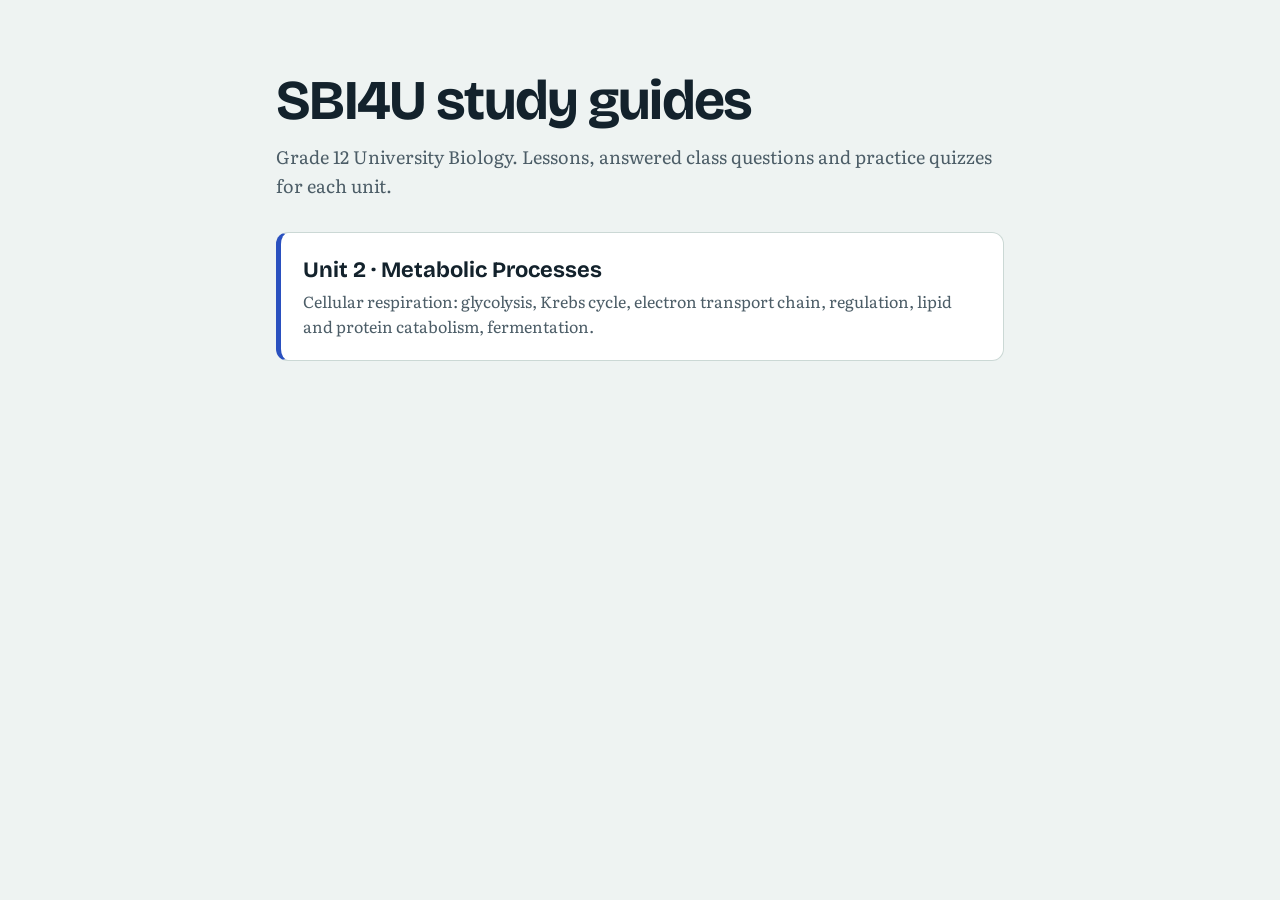
==== docs/index.html @ 9d087eb6 "Add SBI4U Unit 2 Metabolic Processes study site (shell) Co-Authored-By: Claude Opus 5.5 <noreply@ant" ====
<!doctype html>
<html lang="en">
<head>
<meta charset="utf-8">
<meta name="viewport" content="width=device-width, initial-scale=1">
<title>SBI4U Study Guides</title>
<meta name="color-scheme" content="light dark">
<link rel="preconnect" href="https://fonts.googleapis.com">
<link rel="preconnect" href="https://fonts.gstatic.com" crossorigin>
<link href="https://fonts.googleapis.com/css2?family=Bricolage+Grotesque:opsz,wght@12..96,500;12..96,700;12..96,800&family=Literata:opsz,wght@7..72,400&display=swap" rel="stylesheet">
<style>
:root { --bg:#eef3f2; --surface:#fff; --ink:#13222c; --ink-2:#4c5d67; --line:#cbd8d5; --accent:#2a50bf; }
@media (prefers-color-scheme: dark) { :root { --bg:#0d1620; --surface:#132130; --ink:#e2e9ef; --ink-2:#9bacb9; --line:#26384b; --accent:#8aa6ff; } }
* { box-sizing: border-box; }
body { margin:0; background:var(--bg); color:var(--ink); font-family:"Literata",Georgia,serif; line-height:1.6; }
main { max-width:760px; margin:0 auto; padding:72px 16px; }
h1 { font-family:"Bricolage Grotesque",system-ui,sans-serif; font-size:clamp(36px,6vw,56px); letter-spacing:-.03em; line-height:1.05; margin:0 0 12px; }
p { color:var(--ink-2); font-size:18px; margin:0 0 32px; }
a.unit { display:block; text-decoration:none; color:var(--ink); background:var(--surface); border:1px solid var(--line); border-left:5px solid var(--accent); border-radius:12px; padding:20px 22px; margin-bottom:12px; }
a.unit:hover { border-color:var(--ink-2); border-left-color:var(--accent); }
a.unit b { font-family:"Bricolage Grotesque",system-ui,sans-serif; font-size:22px; display:block; }
a.unit span { color:var(--ink-2); font-size:16px; }
a:focus-visible { outline:3px solid var(--accent); outline-offset:2px; }
</style>
</head>
<body>
<main>
  <h1>SBI4U study guides</h1>
  <p>Grade 12 University Biology. Lessons, answered class questions and practice quizzes for each unit.</p>
  <a class="unit" href="metabolism/"><b>Unit 2 · Metabolic Processes</b><span>Cellular respiration: glycolysis, Krebs cycle, electron transport chain, regulation, lipid and protein catabolism, fermentation.</span></a>
</main>
</body>
</html>
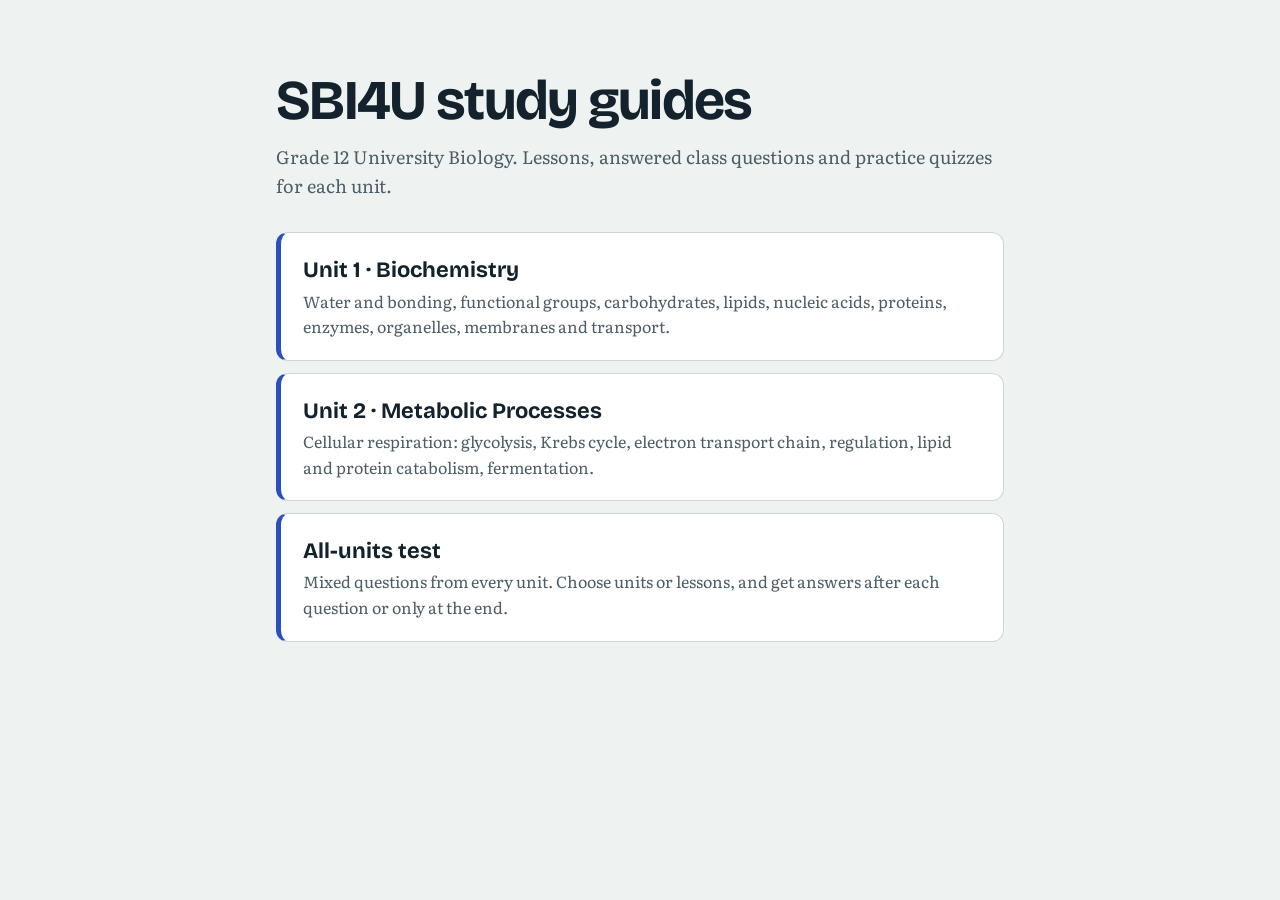
==== commit 0cb1db82: "Shared engine for multiple units; continuous lesson pages with page-flip; Unit 1 shell; all-units te" ====
--- a/docs/index.html
+++ b/docs/index.html
@@ -27,7 +27,9 @@
 <main>
   <h1>SBI4U study guides</h1>
   <p>Grade 12 University Biology. Lessons, answered class questions and practice quizzes for each unit.</p>
+  <a class="unit" href="biochem/"><b>Unit 1 · Biochemistry</b><span>Water and bonding, functional groups, carbohydrates, lipids, nucleic acids, proteins, enzymes, organelles, membranes and transport.</span></a>
   <a class="unit" href="metabolism/"><b>Unit 2 · Metabolic Processes</b><span>Cellular respiration: glycolysis, Krebs cycle, electron transport chain, regulation, lipid and protein catabolism, fermentation.</span></a>
+  <a class="unit test" href="test/"><b>All-units test</b><span>Mixed questions from every unit. Choose units or lessons, and get answers after each question or only at the end.</span></a>
 </main>
 </body>
 </html>
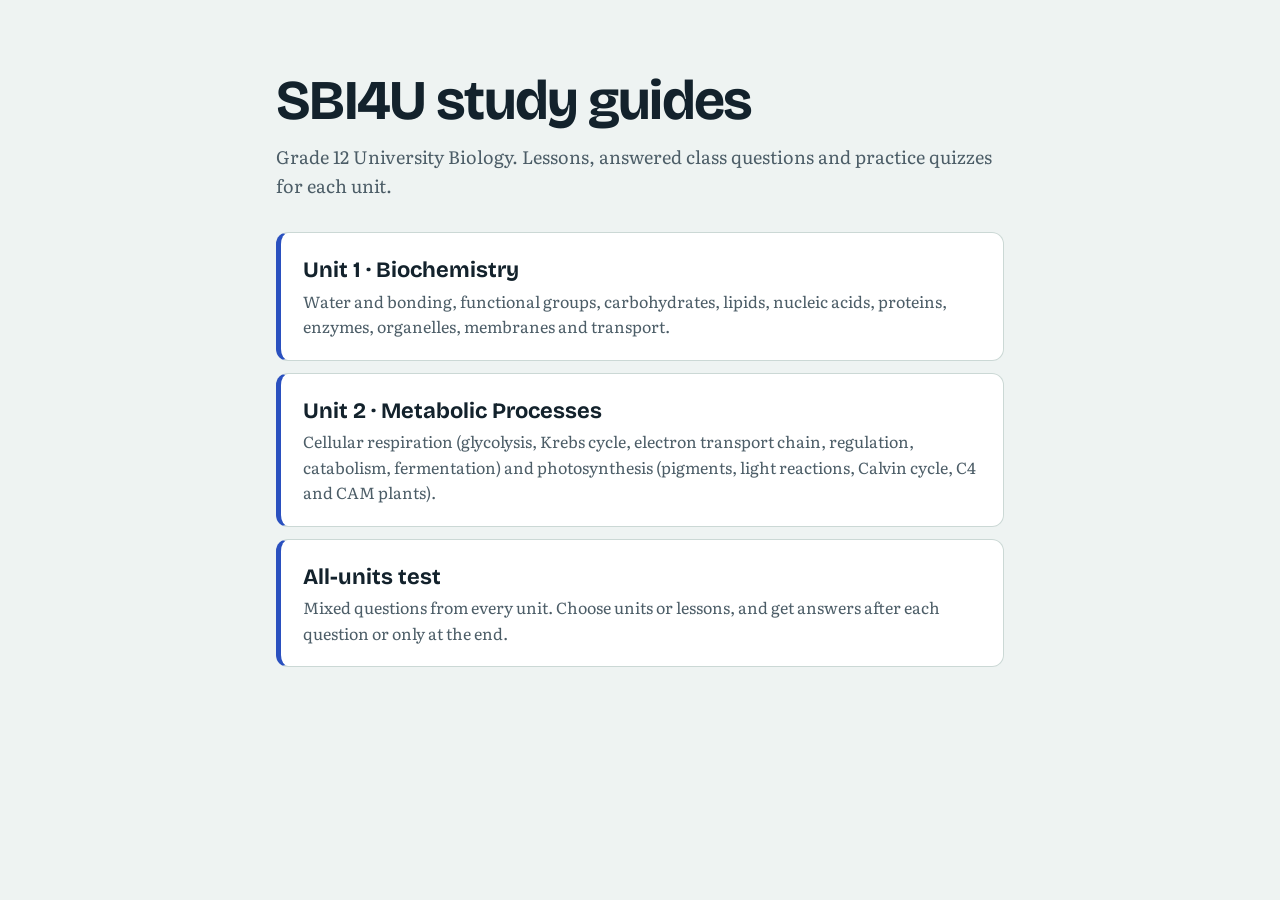
==== commit d47ee634: "Unit 2: photosynthesis lessons 2.08-2.11, Q&A, quizzes, extensions, glossary, cram; ETC class key Co" ====
--- a/docs/index.html
+++ b/docs/index.html
@@ -28,7 +28,7 @@
   <h1>SBI4U study guides</h1>
   <p>Grade 12 University Biology. Lessons, answered class questions and practice quizzes for each unit.</p>
   <a class="unit" href="biochem/"><b>Unit 1 · Biochemistry</b><span>Water and bonding, functional groups, carbohydrates, lipids, nucleic acids, proteins, enzymes, organelles, membranes and transport.</span></a>
-  <a class="unit" href="metabolism/"><b>Unit 2 · Metabolic Processes</b><span>Cellular respiration: glycolysis, Krebs cycle, electron transport chain, regulation, lipid and protein catabolism, fermentation.</span></a>
+  <a class="unit" href="metabolism/"><b>Unit 2 · Metabolic Processes</b><span>Cellular respiration (glycolysis, Krebs cycle, electron transport chain, regulation, catabolism, fermentation) and photosynthesis (pigments, light reactions, Calvin cycle, C4 and CAM plants).</span></a>
   <a class="unit test" href="test/"><b>All-units test</b><span>Mixed questions from every unit. Choose units or lessons, and get answers after each question or only at the end.</span></a>
 </main>
 </body>
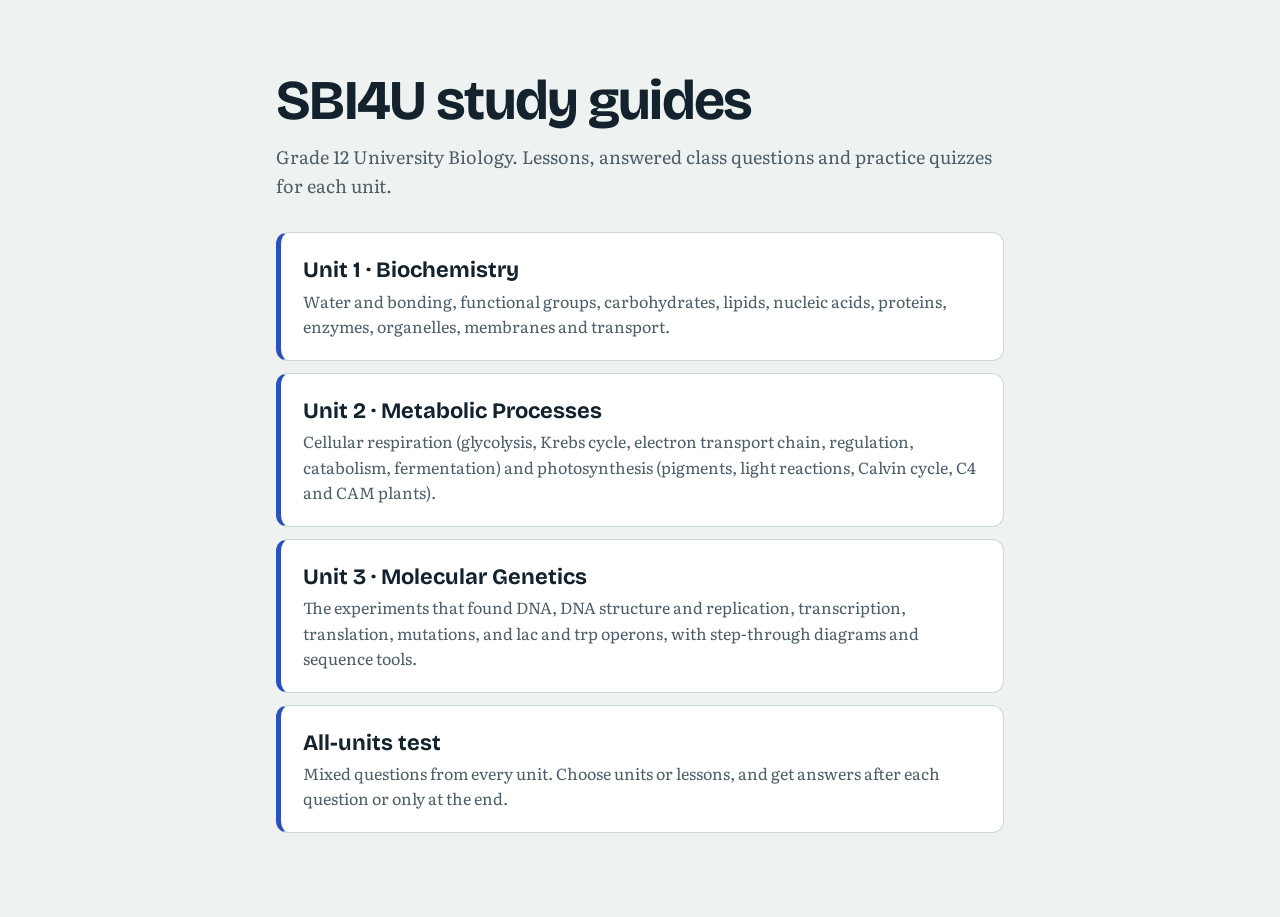
==== commit 37a3226e: "Unit 3 Molecular Genetics: 7 lessons with step-through diagrams, sequence lab, codon chart, mutation" ====
--- a/docs/index.html
+++ b/docs/index.html
@@ -29,6 +29,7 @@
   <p>Grade 12 University Biology. Lessons, answered class questions and practice quizzes for each unit.</p>
   <a class="unit" href="biochem/"><b>Unit 1 · Biochemistry</b><span>Water and bonding, functional groups, carbohydrates, lipids, nucleic acids, proteins, enzymes, organelles, membranes and transport.</span></a>
   <a class="unit" href="metabolism/"><b>Unit 2 · Metabolic Processes</b><span>Cellular respiration (glycolysis, Krebs cycle, electron transport chain, regulation, catabolism, fermentation) and photosynthesis (pigments, light reactions, Calvin cycle, C4 and CAM plants).</span></a>
+  <a class="unit" href="genetics/"><b>Unit 3 · Molecular Genetics</b><span>The experiments that found DNA, DNA structure and replication, transcription, translation, mutations, and lac and trp operons, with step-through diagrams and sequence tools.</span></a>
   <a class="unit test" href="test/"><b>All-units test</b><span>Mixed questions from every unit. Choose units or lessons, and get answers after each question or only at the end.</span></a>
 </main>
 </body>
